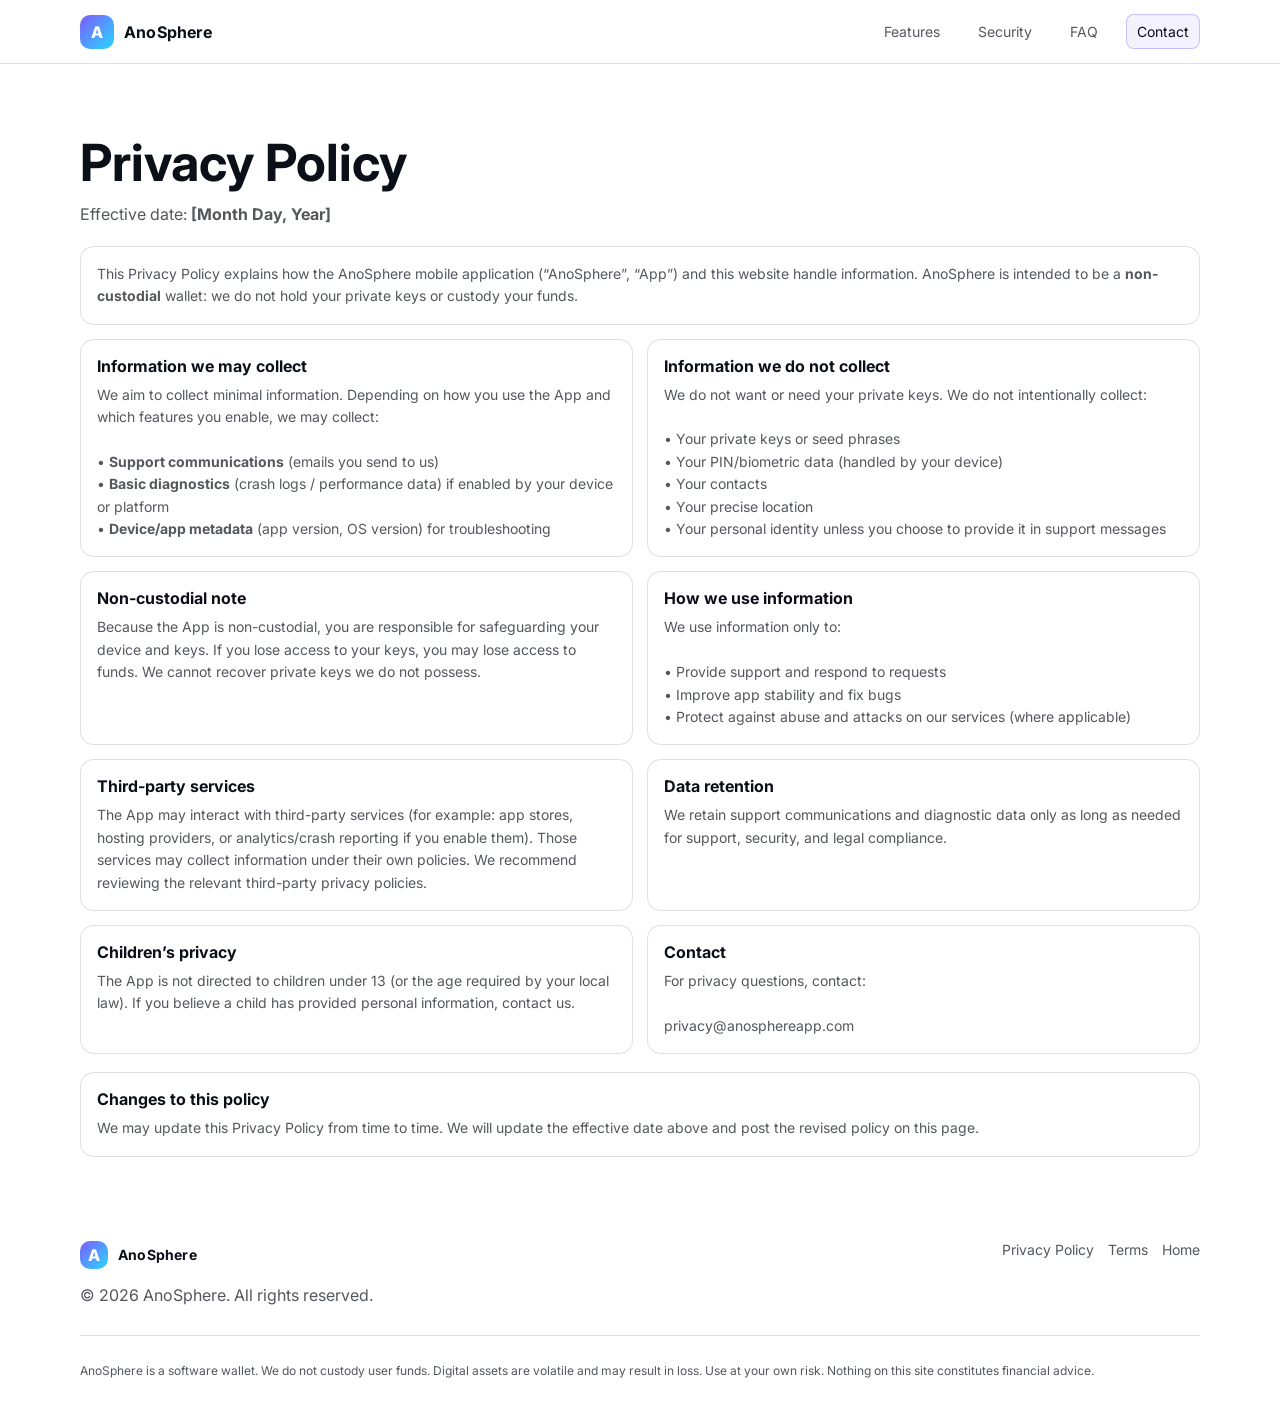
==== privacy.html @ 98fda0ab "initial commit" ====
<!doctype html>
<html lang="en">
<head>
  <meta charset="utf-8" />
  <meta name="viewport" content="width=device-width,initial-scale=1" />
  <meta name="description" content="Privacy Policy for AnoSphere App." />
  <title>Privacy Policy — AnoSphere</title>

  <link rel="preconnect" href="https://fonts.googleapis.com">
  <link rel="preconnect" href="https://fonts.gstatic.com" crossorigin>
  <link href="https://fonts.googleapis.com/css2?family=Inter:wght@400;600;700&display=swap" rel="stylesheet">

  <link rel="stylesheet" href="styles.css" />
</head>

<body>
  <header class="site-header">
    <div class="container header-inner">
      <a class="brand" href="index.html" aria-label="AnoSphere home">
        <span class="brand-mark">A</span>
        <span class="brand-name">AnoSphere</span>
      </a>

      <nav class="nav">
        <a href="index.html#features">Features</a>
        <a href="index.html#security">Security</a>
        <a href="index.html#faq">FAQ</a>
        <a href="index.html#contact" class="nav-cta">Contact</a>
      </nav>
    </div>
  </header>

  <main>
    <section class="section">
      <div class="container">
        <h1>Privacy Policy</h1>
        <p class="subhead">
          Effective date: <strong>[Month Day, Year]</strong>
        </p>

        <div class="card">
          <p class="muted">
            This Privacy Policy explains how the AnoSphere mobile application (“AnoSphere”, “App”) and this website
            handle information. AnoSphere is intended to be a <strong>non-custodial</strong> wallet: we do not hold
            your private keys or custody your funds.
          </p>
        </div>

        <div style="height:14px"></div>

        <div class="grid-2">
          <div class="card">
            <h3>Information we may collect</h3>
            <p class="muted">
              We aim to collect minimal information. Depending on how you use the App and which features you enable,
              we may collect:
              <br><br>
              • <strong>Support communications</strong> (emails you send to us)<br>
              • <strong>Basic diagnostics</strong> (crash logs / performance data) if enabled by your device or platform<br>
              • <strong>Device/app metadata</strong> (app version, OS version) for troubleshooting
            </p>
          </div>

          <div class="card">
            <h3>Information we do not collect</h3>
            <p class="muted">
              We do not want or need your private keys. We do not intentionally collect:
              <br><br>
              • Your private keys or seed phrases<br>
              • Your PIN/biometric data (handled by your device)<br>
              • Your contacts<br>
              • Your precise location<br>
              • Your personal identity unless you choose to provide it in support messages
            </p>
          </div>

          <div class="card">
            <h3>Non-custodial note</h3>
            <p class="muted">
              Because the App is non-custodial, you are responsible for safeguarding your device and keys. If you lose
              access to your keys, you may lose access to funds. We cannot recover private keys we do not possess.
            </p>
          </div>

          <div class="card">
            <h3>How we use information</h3>
            <p class="muted">
              We use information only to:
              <br><br>
              • Provide support and respond to requests<br>
              • Improve app stability and fix bugs<br>
              • Protect against abuse and attacks on our services (where applicable)
            </p>
          </div>

          <div class="card">
            <h3>Third-party services</h3>
            <p class="muted">
              The App may interact with third-party services (for example: app stores, hosting providers, or analytics/crash
              reporting if you enable them). Those services may collect information under their own policies.
              We recommend reviewing the relevant third-party privacy policies.
            </p>
          </div>

          <div class="card">
            <h3>Data retention</h3>
            <p class="muted">
              We retain support communications and diagnostic data only as long as needed for support, security,
              and legal compliance.
            </p>
          </div>

          <div class="card">
            <h3>Children’s privacy</h3>
            <p class="muted">
              The App is not directed to children under 13 (or the age required by your local law). If you believe a child
              has provided personal information, contact us.
            </p>
          </div>

          <div class="card">
            <h3>Contact</h3>
            <p class="muted">
              For privacy questions, contact:
              <br><br>
              <a href="mailto:privacy@anosphereapp.com">privacy@anosphereapp.com</a>
            </p>
          </div>
        </div>

        <div style="height:18px"></div>

        <div class="card">
          <h3>Changes to this policy</h3>
          <p class="muted">
            We may update this Privacy Policy from time to time. We will update the effective date above and post the
            revised policy on this page.
          </p>
        </div>
      </div>
    </section>
  </main>

  <footer class="site-footer">
    <div class="container footer-inner">
      <div class="footer-left">
        <div class="brand small">
          <span class="brand-mark">A</span>
          <span class="brand-name">AnoSphere</span>
        </div>
        <p class="muted">© <span id="year"></span> AnoSphere. All rights reserved.</p>
      </div>

      <div class="footer-links">
        <a href="privacy.html" class="muted">Privacy Policy</a>
        <a href="terms.html" class="muted">Terms</a>
        <a href="index.html" class="muted">Home</a>
      </div>
    </div>

    <div class="container footer-disclaimer">
      <p class="micro muted">
        AnoSphere is a software wallet. We do not custody user funds. Digital assets are volatile and may result in loss.
        Use at your own risk. Nothing on this site constitutes financial advice.
      </p>
    </div>
  </footer>

  <script>
    document.getElementById("year").textContent = new Date().getFullYear();
  </script>
</body>
</html>
---- styles.css ----
:root{
  --bg: #ffffff;
  --panel: #ffffff;
  --panel2: #f6f7f9;
  --text: #0b0f17;
  --muted: rgba(11,15,23,.70);
  --muted2: rgba(11,15,23,.55);
  --line: rgba(11,15,23,.12);

  --brand: #7c5cff;
  --brand2: #28d7ff;

  --shadow: 0 6px 18px rgba(0,0,0,.08);
  --radius: 14px;
}

*{ box-sizing: border-box; }
html,body{ height:100%; }

body{
  margin:0;
  font-family: Inter, system-ui, -apple-system, Segoe UI, Roboto, Arial, sans-serif;
  color: var(--text);
  background: var(--bg);

  -webkit-font-smoothing: antialiased;
  text-rendering: optimizeLegibility;
}

a{ color: inherit; text-decoration: none; }
a:hover{ text-decoration: underline; }

.container{
  width: min(1120px, calc(100% - 44px));
  margin: 0 auto;
}

/* Header */

.site-header{
  position: sticky;
  top: 0;
  z-index: 50;
  background: #ffffff;
  border-bottom: 1px solid var(--line);
}

.header-inner{
  display:flex;
  align-items:center;
  justify-content: space-between;
  padding: 14px 0;
  gap: 18px;
}

.brand{
  display:flex;
  align-items:center;
  gap: 10px;
  font-weight: 700;
  letter-spacing: .2px;
}

.brand-mark{
  width: 34px;
  height: 34px;
  display:grid;
  place-items:center;
  border-radius: 10px;
  background: linear-gradient(135deg, var(--brand), var(--brand2));
  color: #ffffff;
  font-weight: 800;
}

.brand.small .brand-mark{ width:28px; height:28px; }
.brand-name{ font-size: 16px; }
.brand.small .brand-name{ font-size: 14px; }

.brand-logo{
  width: 34px;
  height: 34px;
  display:block;
}

.nav{
  display:flex;
  align-items:center;
  gap: 18px;
  font-size: 14px;
  color: var(--muted);
}

.nav a{ padding: 8px 10px; border-radius: 8px; }
.nav a:hover{
  background: var(--panel2);
  text-decoration: none;
  color: var(--text);
}

.nav-cta{
  border: 1px solid rgba(124,92,255,.35);
  background: rgba(124,92,255,.08);
  color: var(--text) !important;
}

/* Hero */

.hero{
  padding: 64px 0 40px;
}

.hero-grid{
  display:grid;
  grid-template-columns: 1.1fr .9fr;
  gap: 32px;
  align-items: center;
}

.eyebrow{
  display:inline-block;
  font-size: 12px;
  letter-spacing: .14em;
  text-transform: uppercase;
  color: var(--muted);
  background: var(--panel2);
  border: 1px solid var(--line);
  padding: 8px 12px;
  border-radius: 999px;
}

h1{
  margin: 14px 0 12px;
  font-size: clamp(32px, 4vw, 52px);
  line-height: 1.1;
}

.subhead{
  margin: 0 0 18px;
  color: var(--muted);
  font-size: 16px;
  line-height: 1.6;
}

.cta-row{
  display:flex;
  flex-wrap: wrap;
  gap: 12px;
  margin: 14px 0 10px;
}

.btn{
  display:inline-flex;
  align-items:center;
  justify-content:center;
  padding: 12px 16px;
  border-radius: 10px;
  font-weight: 600;
  font-size: 14px;
  border: 1px solid var(--line);
  background: #ffffff;
  transition: transform .08s ease, box-shadow .2s ease;
}

.btn:hover{
  transform: translateY(-1px);
  box-shadow: var(--shadow);
  text-decoration:none;
}

.btn.primary{
  border-color: rgba(124,92,255,.45);
  background: linear-gradient(135deg, var(--brand), var(--brand2));
  color: #ffffff;
}

.btn.secondary{
  background: var(--panel2);
}

.btn.disabled{
  opacity: .6;
  cursor: not-allowed;
  pointer-events: none;
}

.micro{
  font-size: 12px;
  color: var(--muted2);
  line-height: 1.5;
}

/* App preview / screenshot */

.hero-card{
  background: #ffffff;
  border: 1px solid var(--line);
  border-radius: var(--radius);
  box-shadow: var(--shadow);
  padding: 16px;
}

.app-shot{
  width: 100%;
  height: auto;
  display: block;
  border-radius: 12px;
  border: 1px solid var(--line);
  background: var(--panel2);
}

.hero-badges{
  display:flex;
  flex-wrap: wrap;
  gap: 8px;
  margin-top: 12px;
}

.badge{
  font-size: 12px;
  color: var(--muted);
  border: 1px solid var(--line);
  background: var(--panel2);
  padding: 6px 10px;
  border-radius: 999px;
}

/* Info strip */

.strip{
  padding: 18px 0;
  border-top: 1px solid var(--line);
  border-bottom: 1px solid var(--line);
  background: var(--panel2);
}

.strip-inner{
  display:grid;
  grid-template-columns: repeat(3, 1fr);
  gap: 12px;
}

.strip-item{
  padding: 12px 14px;
  border-radius: 12px;
  border: 1px solid var(--line);
  background: #ffffff;
}

.kpi{
  display:block;
  font-weight: 800;
  font-size: 18px;
}

.kpi-label{
  display:block;
  font-size: 12px;
  color: var(--muted);
  margin-top: 4px;
}

/* Sections */

.section{
  padding: 56px 0;
}

.section.alt{
  background: var(--panel2);
  border-top: 1px solid var(--line);
  border-bottom: 1px solid var(--line);
}

h2{
  font-size: 28px;
  margin: 0 0 10px;
}

.section-lead{
  margin: 0 0 22px;
  color: var(--muted);
  line-height: 1.6;
  max-width: 70ch;
}

.grid-3{
  display:grid;
  grid-template-columns: repeat(3, 1fr);
  gap: 14px;
}

.grid-2{
  display:grid;
  grid-template-columns: repeat(2, 1fr);
  gap: 14px;
}

.card{
  border: 1px solid var(--line);
  background: #ffffff;
  border-radius: var(--radius);
  padding: 16px;
}

.card h3{
  margin: 0 0 8px;
  font-size: 16px;
}
.card p{
  margin: 0;
  color: var(--muted);
  line-height: 1.6;
  font-size: 14px;
}

.callout{
  border: 1px solid rgba(124,92,255,.35);
  background: rgba(124,92,255,.08);
  border-radius: var(--radius);
  padding: 16px;
}

/* FAQ */

.faq details{
  border: 1px solid var(--line);
  border-radius: 12px;
  background: #ffffff;
  padding: 14px;
  margin-bottom: 10px;
}

.faq summary{
  cursor: pointer;
  font-weight: 600;
  list-style: none;
}

.faq summary::-webkit-details-marker{ display:none; }

.faq p{
  margin: 10px 0 0;
  color: var(--muted);
  line-height: 1.6;
  font-size: 14px;
}

/* Contact */

.contact-card{
  display:grid;
  grid-template-columns: repeat(3, 1fr);
  gap: 14px;
  border: 1px solid var(--line);
  background: #ffffff;
  border-radius: var(--radius);
  padding: 16px;
}

.label{
  margin: 0 0 6px;
  font-size: 12px;
  letter-spacing: .12em;
  text-transform: uppercase;
  color: var(--muted2);
}

.muted{ color: var(--muted); }

/* Footer */

.site-footer{
  padding: 28px 0 30px;
  background: #ffffff;
}

.footer-inner{
  display:flex;
  align-items:flex-start;
  justify-content: space-between;
  gap: 18px;
}

.footer-links{
  display:flex;
  flex-wrap: wrap;
  gap: 14px;
  font-size: 14px;
}

.footer-disclaimer{
  margin-top: 14px;
  border-top: 1px solid var(--line);
  padding-top: 14px;
}

/* Responsive */

@media (max-width: 920px){
  .hero-grid{ grid-template-columns: 1fr; }
  .strip-inner{ grid-template-columns: 1fr; }
  .grid-3{ grid-template-columns: 1fr; }
  .grid-2{ grid-template-columns: 1fr; }
  .contact-card{ grid-template-columns: 1fr; }
  .nav{ display:none; }
}
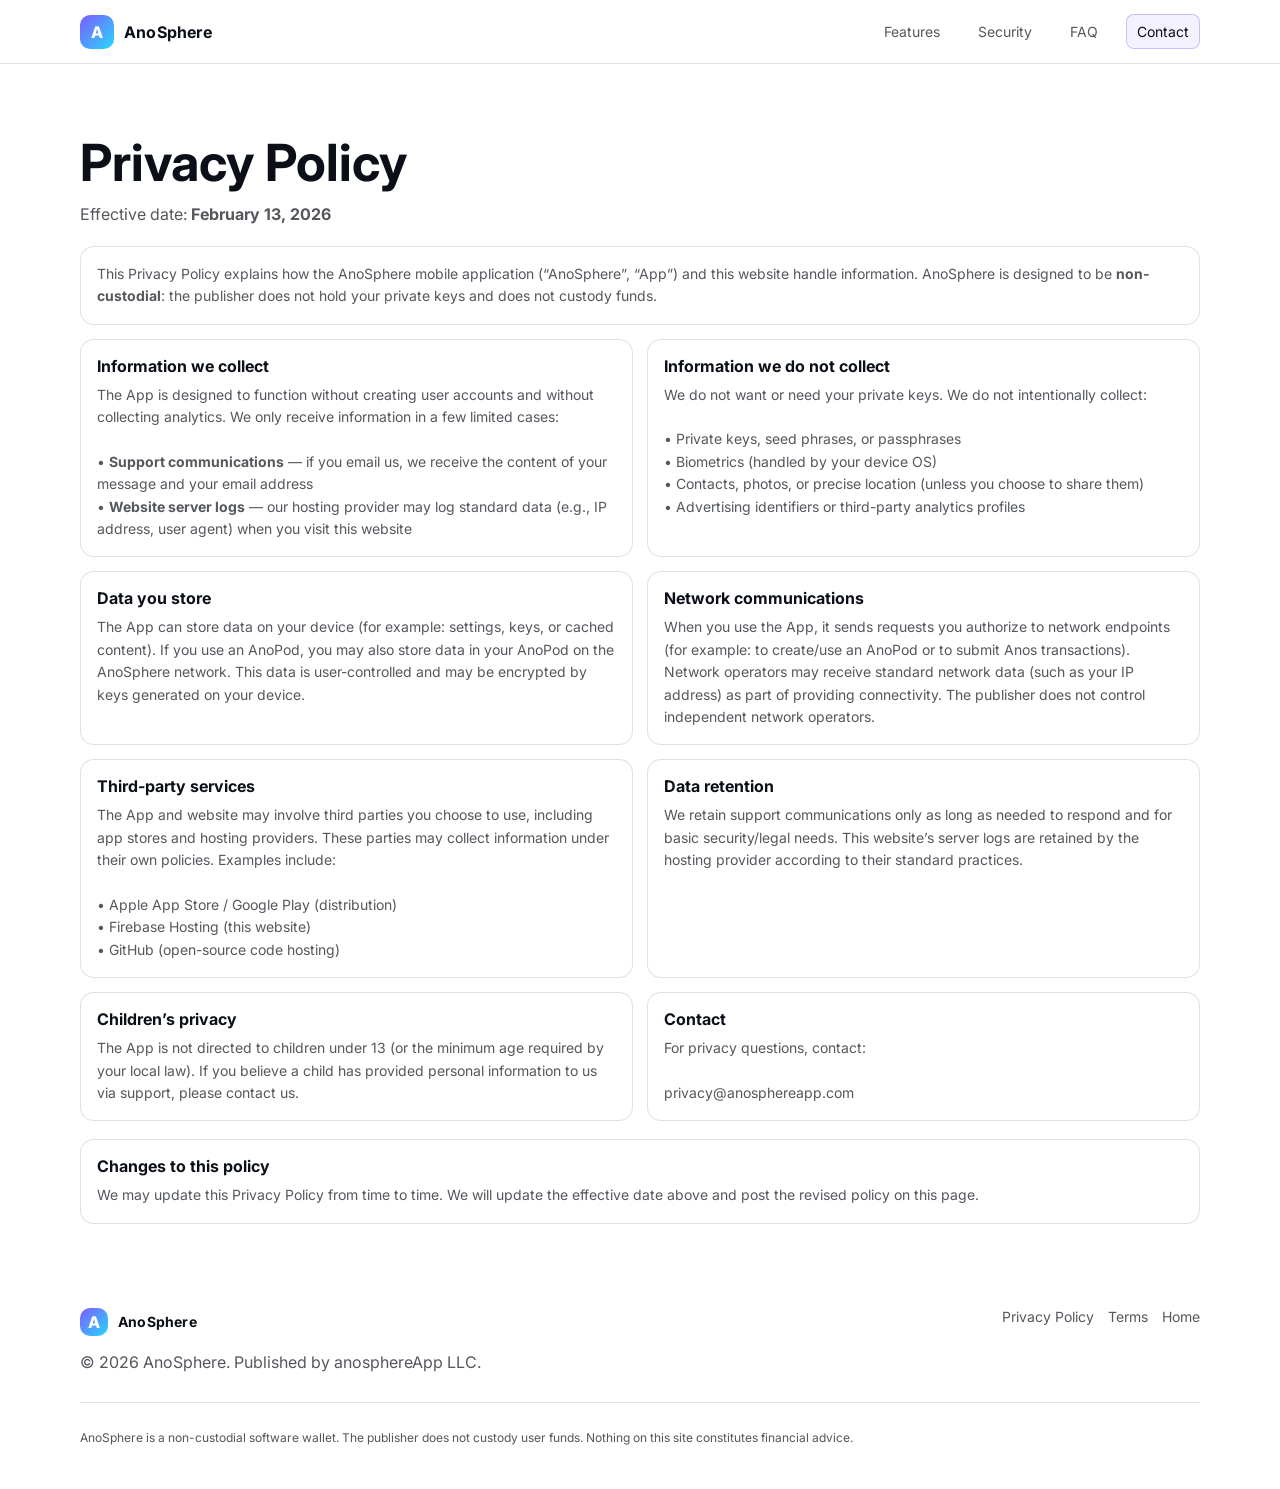
==== commit 6ceffb27: "asdf" ====
--- a/privacy.html
+++ b/privacy.html
@@ -34,15 +34,12 @@
     <section class="section">
       <div class="container">
         <h1>Privacy Policy</h1>
-        <p class="subhead">
-          Effective date: <strong>[Month Day, Year]</strong>
-        </p>
+        <p class="subhead">Effective date: <strong>February 13, 2026</strong></p>
 
         <div class="card">
           <p class="muted">
-            This Privacy Policy explains how the AnoSphere mobile application (“AnoSphere”, “App”) and this website
-            handle information. AnoSphere is intended to be a <strong>non-custodial</strong> wallet: we do not hold
-            your private keys or custody your funds.
+            This Privacy Policy explains how the AnoSphere mobile application (“AnoSphere”, “App”) and this website handle information.
+            AnoSphere is designed to be <strong>non-custodial</strong>: the publisher does not hold your private keys and does not custody funds.
           </p>
         </div>
 
@@ -50,14 +47,13 @@
 
         <div class="grid-2">
           <div class="card">
-            <h3>Information we may collect</h3>
+            <h3>Information we collect</h3>
             <p class="muted">
-              We aim to collect minimal information. Depending on how you use the App and which features you enable,
-              we may collect:
+              The App is designed to function without creating user accounts and without collecting analytics.
+              We only receive information in a few limited cases:
               <br><br>
-              • <strong>Support communications</strong> (emails you send to us)<br>
-              • <strong>Basic diagnostics</strong> (crash logs / performance data) if enabled by your device or platform<br>
-              • <strong>Device/app metadata</strong> (app version, OS version) for troubleshooting
+              • <strong>Support communications</strong> — if you email us, we receive the content of your message and your email address<br>
+              • <strong>Website server logs</strong> — our hosting provider may log standard data (e.g., IP address, user agent) when you visit this website
             </p>
           </div>
 
@@ -66,55 +62,60 @@
             <p class="muted">
               We do not want or need your private keys. We do not intentionally collect:
               <br><br>
-              • Your private keys or seed phrases<br>
-              • Your PIN/biometric data (handled by your device)<br>
-              • Your contacts<br>
-              • Your precise location<br>
-              • Your personal identity unless you choose to provide it in support messages
+              • Private keys, seed phrases, or passphrases<br>
+              • Biometrics (handled by your device OS)
+              <br>
+              • Contacts, photos, or precise location (unless you choose to share them)
+              <br>
+              • Advertising identifiers or third-party analytics profiles
             </p>
           </div>
 
           <div class="card">
-            <h3>Non-custodial note</h3>
+            <h3>Data you store</h3>
             <p class="muted">
-              Because the App is non-custodial, you are responsible for safeguarding your device and keys. If you lose
-              access to your keys, you may lose access to funds. We cannot recover private keys we do not possess.
+              The App can store data on your device (for example: settings, keys, or cached content). If you use an AnoPod,
+              you may also store data in your AnoPod on the AnoSphere network. This data is user-controlled and may be
+              encrypted by keys generated on your device.
             </p>
           </div>
 
           <div class="card">
-            <h3>How we use information</h3>
+            <h3>Network communications</h3>
             <p class="muted">
-              We use information only to:
-              <br><br>
-              • Provide support and respond to requests<br>
-              • Improve app stability and fix bugs<br>
-              • Protect against abuse and attacks on our services (where applicable)
+              When you use the App, it sends requests you authorize to network endpoints (for example: to create/use an AnoPod
+              or to submit Anos transactions). Network operators may receive standard network data (such as your IP address)
+              as part of providing connectivity. The publisher does not control independent network operators.
             </p>
           </div>
 
           <div class="card">
             <h3>Third-party services</h3>
             <p class="muted">
-              The App may interact with third-party services (for example: app stores, hosting providers, or analytics/crash
-              reporting if you enable them). Those services may collect information under their own policies.
-              We recommend reviewing the relevant third-party privacy policies.
+              The App and website may involve third parties you choose to use, including app stores and hosting providers.
+              These parties may collect information under their own policies. Examples include:
+              <br><br>
+              • Apple App Store / Google Play (distribution)
+              <br>
+              • Firebase Hosting (this website)
+              <br>
+              • GitHub (open-source code hosting)
             </p>
           </div>
 
           <div class="card">
             <h3>Data retention</h3>
             <p class="muted">
-              We retain support communications and diagnostic data only as long as needed for support, security,
-              and legal compliance.
+              We retain support communications only as long as needed to respond and for basic security/legal needs.
+              This website’s server logs are retained by the hosting provider according to their standard practices.
             </p>
           </div>
 
           <div class="card">
             <h3>Children’s privacy</h3>
             <p class="muted">
-              The App is not directed to children under 13 (or the age required by your local law). If you believe a child
-              has provided personal information, contact us.
+              The App is not directed to children under 13 (or the minimum age required by your local law). If you believe
+              a child has provided personal information to us via support, please contact us.
             </p>
           </div>
 
@@ -133,8 +134,8 @@
         <div class="card">
           <h3>Changes to this policy</h3>
           <p class="muted">
-            We may update this Privacy Policy from time to time. We will update the effective date above and post the
-            revised policy on this page.
+            We may update this Privacy Policy from time to time. We will update the effective date above and post the revised
+            policy on this page.
           </p>
         </div>
       </div>
@@ -148,7 +149,7 @@
           <span class="brand-mark">A</span>
           <span class="brand-name">AnoSphere</span>
         </div>
-        <p class="muted">© <span id="year"></span> AnoSphere. All rights reserved.</p>
+        <p class="muted">© <span id="year"></span> AnoSphere. Published by anosphereApp LLC.</p>
       </div>
 
       <div class="footer-links">
@@ -160,8 +161,8 @@
 
     <div class="container footer-disclaimer">
       <p class="micro muted">
-        AnoSphere is a software wallet. We do not custody user funds. Digital assets are volatile and may result in loss.
-        Use at your own risk. Nothing on this site constitutes financial advice.
+        AnoSphere is a non-custodial software wallet. The publisher does not custody user funds.
+        Nothing on this site constitutes financial advice.
       </p>
     </div>
   </footer>
--- a/styles.css
+++ b/styles.css
@@ -148,6 +148,9 @@
   margin: 14px 0 10px;
 }
 
+.store{ display:flex; flex-direction:column; gap:6px; }
+.store-note{ font-size: 12px; color: var(--muted2); text-align:center; }
+
 .btn{
   display:inline-flex;
   align-items:center;
@@ -199,6 +202,41 @@
   padding: 16px;
 }
 
+.preview{
+  border-radius: 12px;
+  border: 1px solid var(--line);
+  overflow: hidden;
+  background: var(--panel2);
+}
+
+.preview-top{
+  display:flex;
+  gap: 8px;
+  align-items:center;
+  padding: 10px 12px;
+  border-bottom: 1px solid var(--line);
+  background: #ffffff;
+}
+
+.dot{ width:10px; height:10px; border-radius: 999px; background: rgba(11,15,23,.18); }
+
+.preview-body{ padding: 14px 14px 16px; }
+
+.skeleton{
+  background: rgba(11,15,23,.10);
+  border-radius: 10px;
+}
+
+.skeleton.title{ height: 18px; width: 60%; margin-bottom: 14px; }
+.skeleton.line{ height: 12px; width: 92%; margin-bottom: 10px; }
+.skeleton.line.short{ width: 72%; }
+
+.card-mini{ display:flex; gap: 10px; margin: 16px 0; }
+.skeleton.chip{ height: 26px; width: 46%; border-radius: 999px; }
+
+.skeleton.button{ height: 44px; width: 100%; border-radius: 12px; margin-top: 10px; }
+.skeleton.hint{ height: 10px; width: 55%; margin-top: 10px; border-radius: 999px; }
+
 .app-shot{
   width: 100%;
   height: auto;
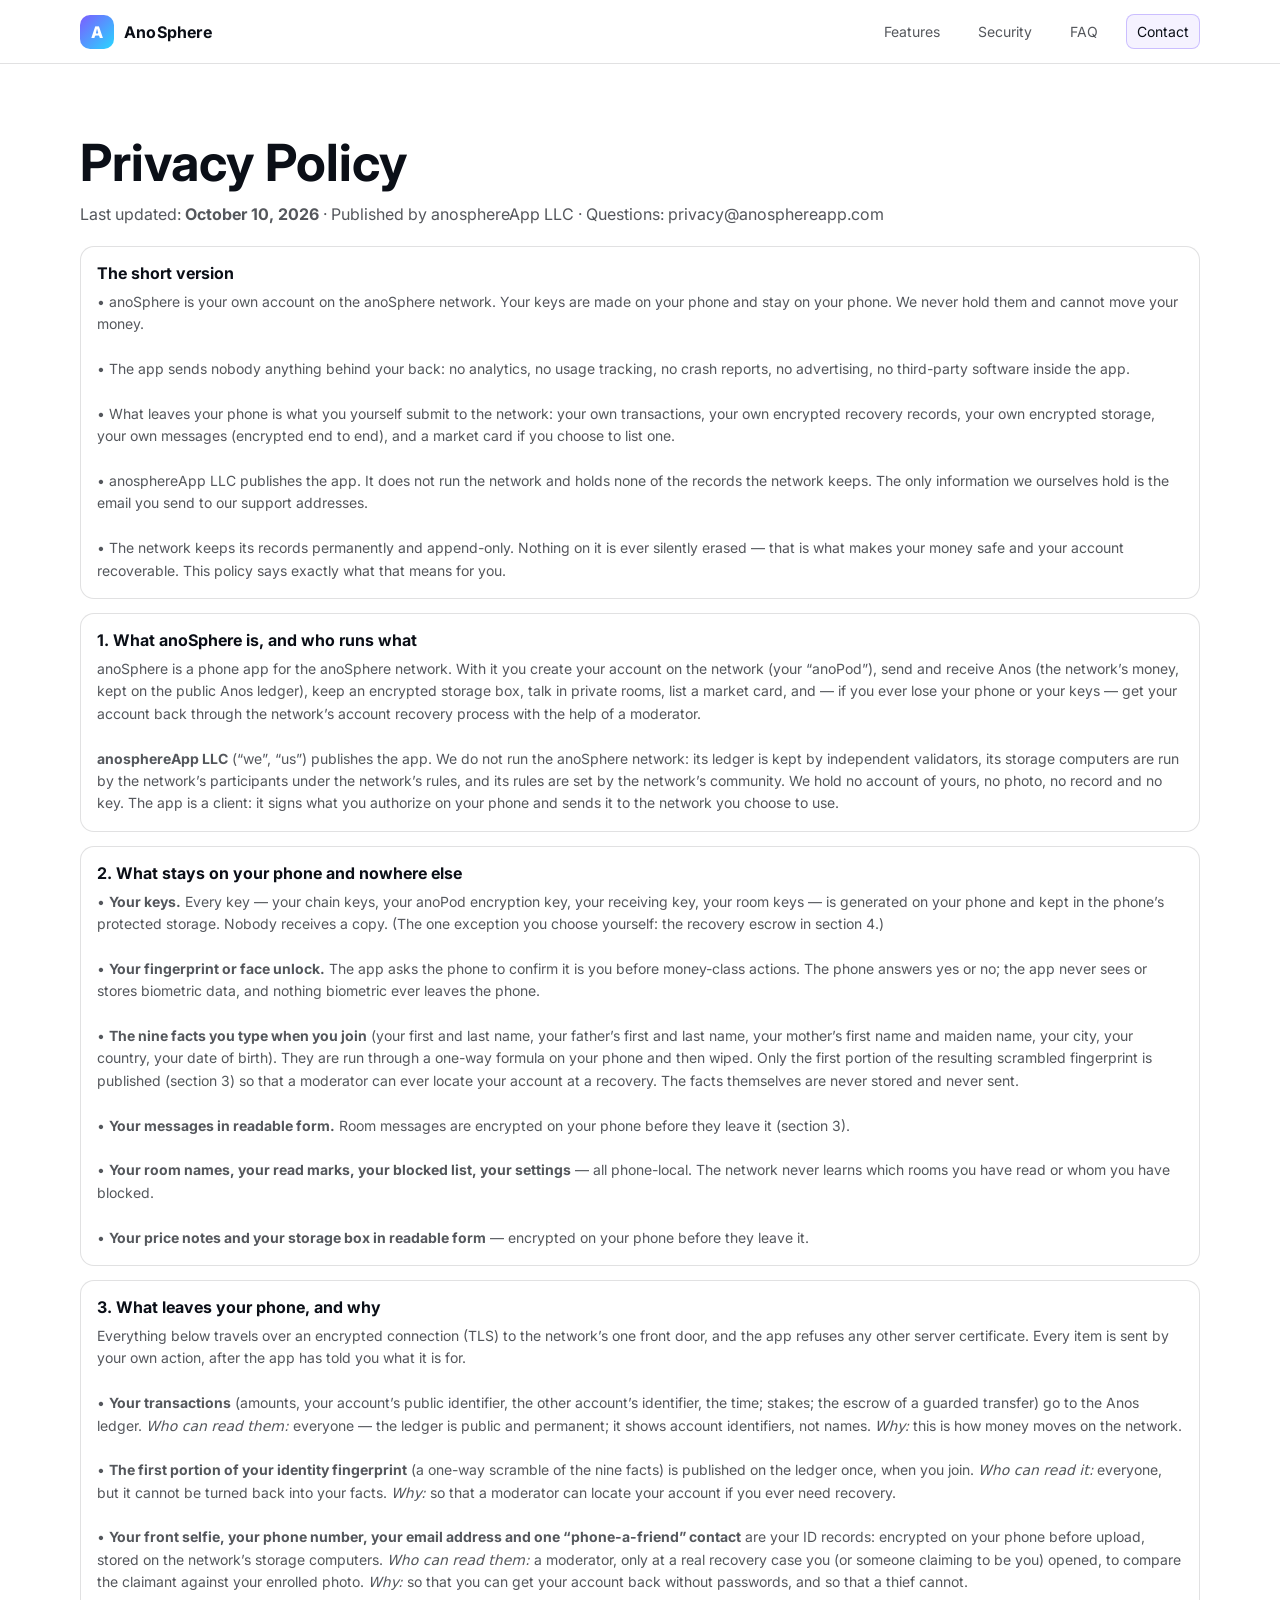
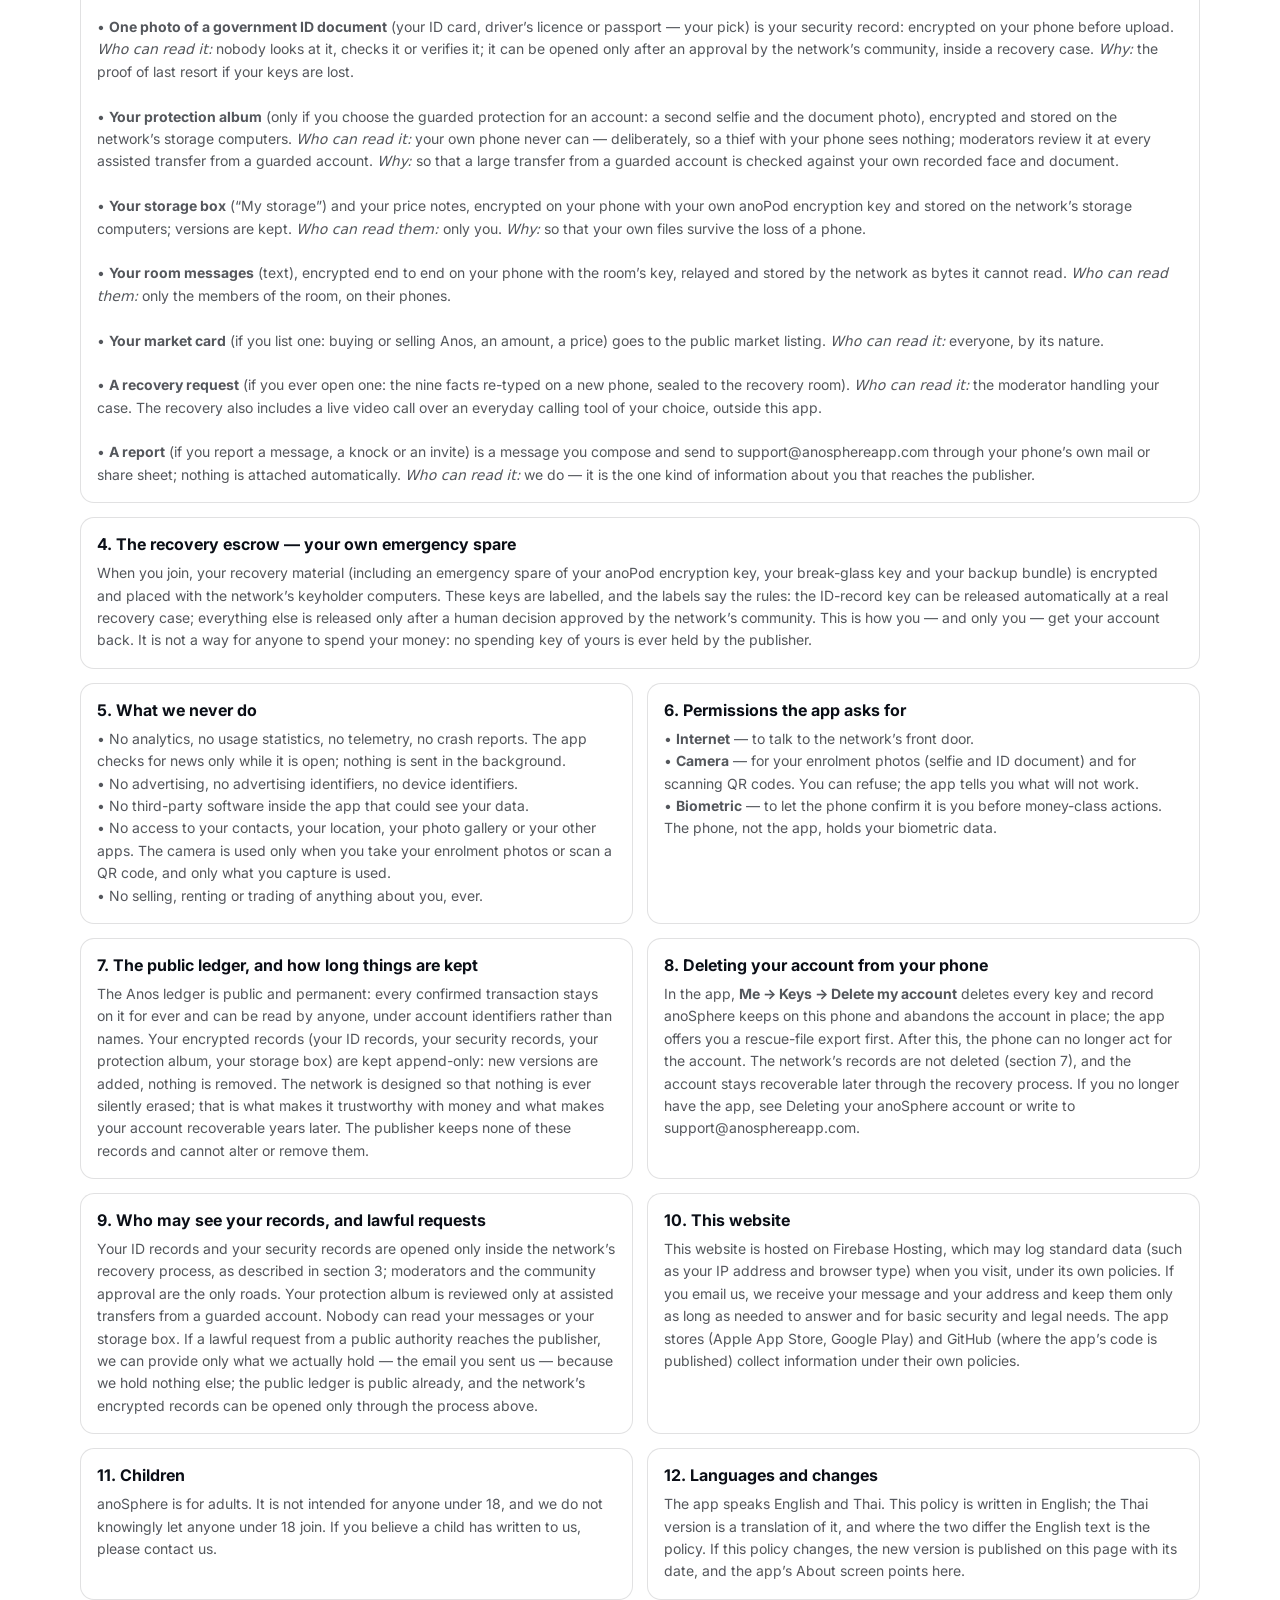
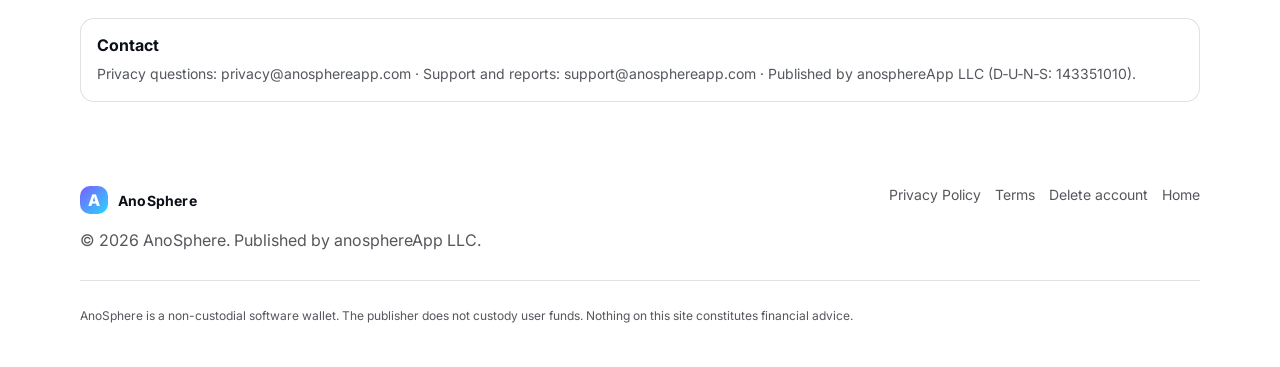
==== commit 5a616e74: "The store pages: the privacy policy rewritten to what the app does, the account-deletion page added," ====
--- a/privacy.html
+++ b/privacy.html
@@ -3,7 +3,7 @@
 <head>
   <meta charset="utf-8" />
   <meta name="viewport" content="width=device-width,initial-scale=1" />
-  <meta name="description" content="Privacy Policy for AnoSphere App." />
+  <meta name="description" content="Privacy Policy for the anoSphere app: what stays on your phone, what leaves it and why, who can ever see what, and how deletion works." />
   <title>Privacy Policy — AnoSphere</title>
 
   <link rel="preconnect" href="https://fonts.googleapis.com">
@@ -34,12 +34,68 @@
     <section class="section">
       <div class="container">
         <h1>Privacy Policy</h1>
-        <p class="subhead">Effective date: <strong>February 13, 2026</strong></p>
-
-        <div class="card">
-          <p class="muted">
-            This Privacy Policy explains how the AnoSphere mobile application (“AnoSphere”, “App”) and this website handle information.
-            AnoSphere is designed to be <strong>non-custodial</strong>: the publisher does not hold your private keys and does not custody funds.
+        <p class="subhead">Last updated: <strong>October 10, 2026</strong> · Published by anosphereApp LLC · Questions: <a href="mailto:privacy@anosphereapp.com">privacy@anosphereapp.com</a></p>
+
+        <div class="card">
+          <h3>The short version</h3>
+          <p class="muted">
+            • anoSphere is your own account on the anoSphere network. Your keys are made on your phone and stay on your phone. We never hold them and cannot move your money.<br><br>
+            • The app sends nobody anything behind your back: no analytics, no usage tracking, no crash reports, no advertising, no third-party software inside the app.<br><br>
+            • What leaves your phone is what you yourself submit to the network: your own transactions, your own encrypted recovery records, your own encrypted storage, your own messages (encrypted end to end), and a market card if you choose to list one.<br><br>
+            • anosphereApp LLC publishes the app. It does not run the network and holds none of the records the network keeps. The only information we ourselves hold is the email you send to our support addresses.<br><br>
+            • The network keeps its records permanently and append-only. Nothing on it is ever silently erased — that is what makes your money safe and your account recoverable. This policy says exactly what that means for you.
+          </p>
+        </div>
+
+        <div style="height:14px"></div>
+
+        <div class="card">
+          <h3>1. What anoSphere is, and who runs what</h3>
+          <p class="muted">
+            anoSphere is a phone app for the anoSphere network. With it you create your account on the network (your “anoPod”), send and receive Anos (the network’s money, kept on the public Anos ledger), keep an encrypted storage box, talk in private rooms, list a market card, and — if you ever lose your phone or your keys — get your account back through the network’s account recovery process with the help of a moderator.<br><br>
+            <strong>anosphereApp LLC</strong> (“we”, “us”) publishes the app. We do not run the anoSphere network: its ledger is kept by independent validators, its storage computers are run by the network’s participants under the network’s rules, and its rules are set by the network’s community. We hold no account of yours, no photo, no record and no key. The app is a client: it signs what you authorize on your phone and sends it to the network you choose to use.
+          </p>
+        </div>
+
+        <div style="height:14px"></div>
+
+        <div class="card">
+          <h3>2. What stays on your phone and nowhere else</h3>
+          <p class="muted">
+            • <strong>Your keys.</strong> Every key — your chain keys, your anoPod encryption key, your receiving key, your room keys — is generated on your phone and kept in the phone’s protected storage. Nobody receives a copy. (The one exception you choose yourself: the recovery escrow in section 4.)<br><br>
+            • <strong>Your fingerprint or face unlock.</strong> The app asks the phone to confirm it is you before money-class actions. The phone answers yes or no; the app never sees or stores biometric data, and nothing biometric ever leaves the phone.<br><br>
+            • <strong>The nine facts you type when you join</strong> (your first and last name, your father’s first and last name, your mother’s first name and maiden name, your city, your country, your date of birth). They are run through a one-way formula on your phone and then wiped. Only the first portion of the resulting scrambled fingerprint is published (section 3) so that a moderator can ever locate your account at a recovery. The facts themselves are never stored and never sent.<br><br>
+            • <strong>Your messages in readable form.</strong> Room messages are encrypted on your phone before they leave it (section 3).<br><br>
+            • <strong>Your room names, your read marks, your blocked list, your settings</strong> — all phone-local. The network never learns which rooms you have read or whom you have blocked.<br><br>
+            • <strong>Your price notes and your storage box in readable form</strong> — encrypted on your phone before they leave it.
+          </p>
+        </div>
+
+        <div style="height:14px"></div>
+
+        <div class="card">
+          <h3>3. What leaves your phone, and why</h3>
+          <p class="muted">
+            Everything below travels over an encrypted connection (TLS) to the network’s one front door, and the app refuses any other server certificate. Every item is sent by your own action, after the app has told you what it is for.<br><br>
+            • <strong>Your transactions</strong> (amounts, your account’s public identifier, the other account’s identifier, the time; stakes; the escrow of a guarded transfer) go to the Anos ledger. <em>Who can read them:</em> everyone — the ledger is public and permanent; it shows account identifiers, not names. <em>Why:</em> this is how money moves on the network.<br><br>
+            • <strong>The first portion of your identity fingerprint</strong> (a one-way scramble of the nine facts) is published on the ledger once, when you join. <em>Who can read it:</em> everyone, but it cannot be turned back into your facts. <em>Why:</em> so that a moderator can locate your account if you ever need recovery.<br><br>
+            • <strong>Your front selfie, your phone number, your email address and one “phone-a-friend” contact</strong> are your ID records: encrypted on your phone before upload, stored on the network’s storage computers. <em>Who can read them:</em> a moderator, only at a real recovery case you (or someone claiming to be you) opened, to compare the claimant against your enrolled photo. <em>Why:</em> so that you can get your account back without passwords, and so that a thief cannot.<br><br>
+            • <strong>One photo of a government ID document</strong> (your ID card, driver’s licence or passport — your pick) is your security record: encrypted on your phone before upload. <em>Who can read it:</em> nobody looks at it, checks it or verifies it; it can be opened only after an approval by the network’s community, inside a recovery case. <em>Why:</em> the proof of last resort if your keys are lost.<br><br>
+            • <strong>Your protection album</strong> (only if you choose the guarded protection for an account: a second selfie and the document photo), encrypted and stored on the network’s storage computers. <em>Who can read it:</em> your own phone never can — deliberately, so a thief with your phone sees nothing; moderators review it at every assisted transfer from a guarded account. <em>Why:</em> so that a large transfer from a guarded account is checked against your own recorded face and document.<br><br>
+            • <strong>Your storage box</strong> (“My storage”) and your price notes, encrypted on your phone with your own anoPod encryption key and stored on the network’s storage computers; versions are kept. <em>Who can read them:</em> only you. <em>Why:</em> so that your own files survive the loss of a phone.<br><br>
+            • <strong>Your room messages</strong> (text), encrypted end to end on your phone with the room’s key, relayed and stored by the network as bytes it cannot read. <em>Who can read them:</em> only the members of the room, on their phones.<br><br>
+            • <strong>Your market card</strong> (if you list one: buying or selling Anos, an amount, a price) goes to the public market listing. <em>Who can read it:</em> everyone, by its nature.<br><br>
+            • <strong>A recovery request</strong> (if you ever open one: the nine facts re-typed on a new phone, sealed to the recovery room). <em>Who can read it:</em> the moderator handling your case. The recovery also includes a live video call over an everyday calling tool of your choice, outside this app.<br><br>
+            • <strong>A report</strong> (if you report a message, a knock or an invite) is a message you compose and send to <a href="mailto:support@anosphereapp.com">support@anosphereapp.com</a> through your phone’s own mail or share sheet; nothing is attached automatically. <em>Who can read it:</em> we do — it is the one kind of information about you that reaches the publisher.
+          </p>
+        </div>
+
+        <div style="height:14px"></div>
+
+        <div class="card">
+          <h3>4. The recovery escrow — your own emergency spare</h3>
+          <p class="muted">
+            When you join, your recovery material (including an emergency spare of your anoPod encryption key, your break-glass key and your backup bundle) is encrypted and placed with the network’s keyholder computers. These keys are labelled, and the labels say the rules: the ID-record key can be released automatically at a real recovery case; everything else is released only after a human decision approved by the network’s community. This is how you — and only you — get your account back. It is not a way for anyone to spend your money: no spending key of yours is ever held by the publisher.
           </p>
         </div>
 
@@ -47,84 +103,64 @@
 
         <div class="grid-2">
           <div class="card">
-            <h3>Information we collect</h3>
-            <p class="muted">
-              The App is designed to function without creating user accounts and without collecting analytics.
-              We only receive information in a few limited cases:
-              <br><br>
-              • <strong>Support communications</strong> — if you email us, we receive the content of your message and your email address<br>
-              • <strong>Website server logs</strong> — our hosting provider may log standard data (e.g., IP address, user agent) when you visit this website
-            </p>
-          </div>
-
-          <div class="card">
-            <h3>Information we do not collect</h3>
-            <p class="muted">
-              We do not want or need your private keys. We do not intentionally collect:
-              <br><br>
-              • Private keys, seed phrases, or passphrases<br>
-              • Biometrics (handled by your device OS)
-              <br>
-              • Contacts, photos, or precise location (unless you choose to share them)
-              <br>
-              • Advertising identifiers or third-party analytics profiles
-            </p>
-          </div>
-
-          <div class="card">
-            <h3>Data you store</h3>
-            <p class="muted">
-              The App can store data on your device (for example: settings, keys, or cached content). If you use an AnoPod,
-              you may also store data in your AnoPod on the AnoSphere network. This data is user-controlled and may be
-              encrypted by keys generated on your device.
-            </p>
-          </div>
-
-          <div class="card">
-            <h3>Network communications</h3>
-            <p class="muted">
-              When you use the App, it sends requests you authorize to network endpoints (for example: to create/use an AnoPod
-              or to submit Anos transactions). Network operators may receive standard network data (such as your IP address)
-              as part of providing connectivity. The publisher does not control independent network operators.
-            </p>
-          </div>
-
-          <div class="card">
-            <h3>Third-party services</h3>
-            <p class="muted">
-              The App and website may involve third parties you choose to use, including app stores and hosting providers.
-              These parties may collect information under their own policies. Examples include:
-              <br><br>
-              • Apple App Store / Google Play (distribution)
-              <br>
-              • Firebase Hosting (this website)
-              <br>
-              • GitHub (open-source code hosting)
-            </p>
-          </div>
-
-          <div class="card">
-            <h3>Data retention</h3>
-            <p class="muted">
-              We retain support communications only as long as needed to respond and for basic security/legal needs.
-              This website’s server logs are retained by the hosting provider according to their standard practices.
-            </p>
-          </div>
-
-          <div class="card">
-            <h3>Children’s privacy</h3>
-            <p class="muted">
-              The App is not directed to children under 13 (or the minimum age required by your local law). If you believe
-              a child has provided personal information to us via support, please contact us.
-            </p>
-          </div>
-
-          <div class="card">
-            <h3>Contact</h3>
-            <p class="muted">
-              For privacy questions, contact:
-              <br><br>
-              <a href="mailto:privacy@anosphereapp.com">privacy@anosphereapp.com</a>
+            <h3>5. What we never do</h3>
+            <p class="muted">
+              • No analytics, no usage statistics, no telemetry, no crash reports. The app checks for news only while it is open; nothing is sent in the background.<br>
+              • No advertising, no advertising identifiers, no device identifiers.<br>
+              • No third-party software inside the app that could see your data.<br>
+              • No access to your contacts, your location, your photo gallery or your other apps. The camera is used only when you take your enrolment photos or scan a QR code, and only what you capture is used.<br>
+              • No selling, renting or trading of anything about you, ever.
+            </p>
+          </div>
+
+          <div class="card">
+            <h3>6. Permissions the app asks for</h3>
+            <p class="muted">
+              • <strong>Internet</strong> — to talk to the network’s front door.<br>
+              • <strong>Camera</strong> — for your enrolment photos (selfie and ID document) and for scanning QR codes. You can refuse; the app tells you what will not work.<br>
+              • <strong>Biometric</strong> — to let the phone confirm it is you before money-class actions. The phone, not the app, holds your biometric data.
+            </p>
+          </div>
+
+          <div class="card">
+            <h3>7. The public ledger, and how long things are kept</h3>
+            <p class="muted">
+              The Anos ledger is public and permanent: every confirmed transaction stays on it for ever and can be read by anyone, under account identifiers rather than names. Your encrypted records (your ID records, your security records, your protection album, your storage box) are kept append-only: new versions are added, nothing is removed. The network is designed so that nothing is ever silently erased; that is what makes it trustworthy with money and what makes your account recoverable years later. The publisher keeps none of these records and cannot alter or remove them.
+            </p>
+          </div>
+
+          <div class="card">
+            <h3>8. Deleting your account from your phone</h3>
+            <p class="muted">
+              In the app, <strong>Me → Keys → Delete my account</strong> deletes every key and record anoSphere keeps on this phone and abandons the account in place; the app offers you a rescue-file export first. After this, the phone can no longer act for the account. The network’s records are not deleted (section 7), and the account stays recoverable later through the recovery process. If you no longer have the app, see <a href="delete-account.html">Deleting your anoSphere account</a> or write to <a href="mailto:support@anosphereapp.com">support@anosphereapp.com</a>.
+            </p>
+          </div>
+
+          <div class="card">
+            <h3>9. Who may see your records, and lawful requests</h3>
+            <p class="muted">
+              Your ID records and your security records are opened only inside the network’s recovery process, as described in section 3; moderators and the community approval are the only roads. Your protection album is reviewed only at assisted transfers from a guarded account. Nobody can read your messages or your storage box. If a lawful request from a public authority reaches the publisher, we can provide only what we actually hold — the email you sent us — because we hold nothing else; the public ledger is public already, and the network’s encrypted records can be opened only through the process above.
+            </p>
+          </div>
+
+          <div class="card">
+            <h3>10. This website</h3>
+            <p class="muted">
+              This website is hosted on Firebase Hosting, which may log standard data (such as your IP address and browser type) when you visit, under its own policies. If you email us, we receive your message and your address and keep them only as long as needed to answer and for basic security and legal needs. The app stores (Apple App Store, Google Play) and GitHub (where the app’s code is published) collect information under their own policies.
+            </p>
+          </div>
+
+          <div class="card">
+            <h3>11. Children</h3>
+            <p class="muted">
+              anoSphere is for adults. It is not intended for anyone under 18, and we do not knowingly let anyone under 18 join. If you believe a child has written to us, please contact us.
+            </p>
+          </div>
+
+          <div class="card">
+            <h3>12. Languages and changes</h3>
+            <p class="muted">
+              The app speaks English and Thai. This policy is written in English; the Thai version is a translation of it, and where the two differ the English text is the policy. If this policy changes, the new version is published on this page with its date, and the app’s About screen points here.
             </p>
           </div>
         </div>
@@ -132,10 +168,9 @@
         <div style="height:18px"></div>
 
         <div class="card">
-          <h3>Changes to this policy</h3>
-          <p class="muted">
-            We may update this Privacy Policy from time to time. We will update the effective date above and post the revised
-            policy on this page.
+          <h3>Contact</h3>
+          <p class="muted">
+            Privacy questions: <a href="mailto:privacy@anosphereapp.com">privacy@anosphereapp.com</a> · Support and reports: <a href="mailto:support@anosphereapp.com">support@anosphereapp.com</a> · Published by anosphereApp LLC (D‑U‑N‑S: 143351010).
           </p>
         </div>
       </div>
@@ -155,6 +190,7 @@
       <div class="footer-links">
         <a href="privacy.html" class="muted">Privacy Policy</a>
         <a href="terms.html" class="muted">Terms</a>
+        <a href="delete-account.html" class="muted">Delete account</a>
         <a href="index.html" class="muted">Home</a>
       </div>
     </div>
--- a/styles.css
+++ b/styles.css
@@ -442,3 +442,126 @@
   .contact-card{ grid-template-columns: 1fr; }
   .nav{ display:none; }
 }
+
+
+/* -------------------------------------------------
+   Hero visual (CSS-only "snazzy" right-side card)
+   Works with your existing .hero-card styles
+------------------------------------------------- */
+
+.hero-card.hero-visual{
+  padding: 16px;
+}
+
+.hero-visual-inner{
+  position: relative;
+  overflow: hidden;
+  border-radius: 12px;
+  padding: 22px;
+  background:
+    radial-gradient(900px 300px at 10% 15%, rgba(120, 140, 255, 0.35), rgba(0,0,0,0) 55%),
+    radial-gradient(700px 260px at 90% 30%, rgba(40, 215, 255, 0.25), rgba(0,0,0,0) 60%),
+    radial-gradient(900px 420px at 50% 120%, rgba(124, 92, 255, 0.22), rgba(0,0,0,0) 60%),
+    linear-gradient(180deg, rgba(20, 26, 40, 0.95), rgba(10, 12, 18, 0.95));
+  border: 1px solid rgba(255,255,255,0.10);
+}
+
+.hero-visual-inner::before{
+  content:"";
+  position:absolute;
+  inset:-40px;
+  background:
+    repeating-linear-gradient(
+      60deg,
+      rgba(255,255,255,0.06) 0px,
+      rgba(255,255,255,0.06) 1px,
+      rgba(255,255,255,0) 1px,
+      rgba(255,255,255,0) 18px
+    );
+  opacity: 0.25;
+  transform: rotate(-6deg);
+  pointer-events:none;
+}
+
+.hero-visual-inner *{
+  position: relative;
+}
+
+.hero-badge{
+  display:inline-block;
+  font-size: 12px;
+  letter-spacing: .02em;
+  padding: 8px 12px;
+  border-radius: 999px;
+  background: rgba(255,255,255,0.10);
+  border: 1px solid rgba(255,255,255,0.14);
+  color: rgba(255,255,255,0.92);
+  margin-bottom: 12px;
+}
+
+.hero-visual-title{
+  margin: 0 0 6px;
+  font-size: 24px;
+  letter-spacing: -0.02em;
+  color: #fff;
+}
+
+.hero-visual-sub{
+  margin: 0 0 14px;
+  color: rgba(255,255,255,0.80);
+  line-height: 1.55;
+  font-size: 14px;
+  max-width: 52ch;
+}
+
+.hero-visual-grid{
+  display: grid;
+  grid-template-columns: repeat(3, minmax(0, 1fr));
+  gap: 10px;
+  margin-top: 12px;
+}
+
+.hero-visual-tile{
+  border-radius: 12px;
+  padding: 12px;
+  background: rgba(255,255,255,0.08);
+  border: 1px solid rgba(255,255,255,0.10);
+}
+
+.hero-visual .tile-title{
+  font-weight: 700;
+  margin-bottom: 6px;
+  font-size: 13px;
+  color: rgba(255,255,255,0.95);
+}
+
+.hero-visual .tile-body{
+  color: rgba(255,255,255,0.78);
+  font-size: 12px;
+  line-height: 1.35;
+}
+
+.hero-visual-foot{
+  margin-top: 14px;
+}
+
+.hero-visual-foot-note{
+  display:inline-block;
+  font-size: 12px;
+  color: rgba(255,255,255,0.78);
+  padding: 8px 10px;
+  border-radius: 12px;
+  background: rgba(0,0,0,0.20);
+  border: 1px solid rgba(255,255,255,0.10);
+}
+
+/* make badges readable on dark hero */
+.hero-card.hero-visual .badge{
+  background: rgba(255,255,255,0.10);
+  border-color: rgba(255,255,255,0.14);
+  color: rgba(255,255,255,0.88);
+}
+
+@media (max-width: 920px){
+  .hero-visual-grid{ grid-template-columns: 1fr; }
+}
